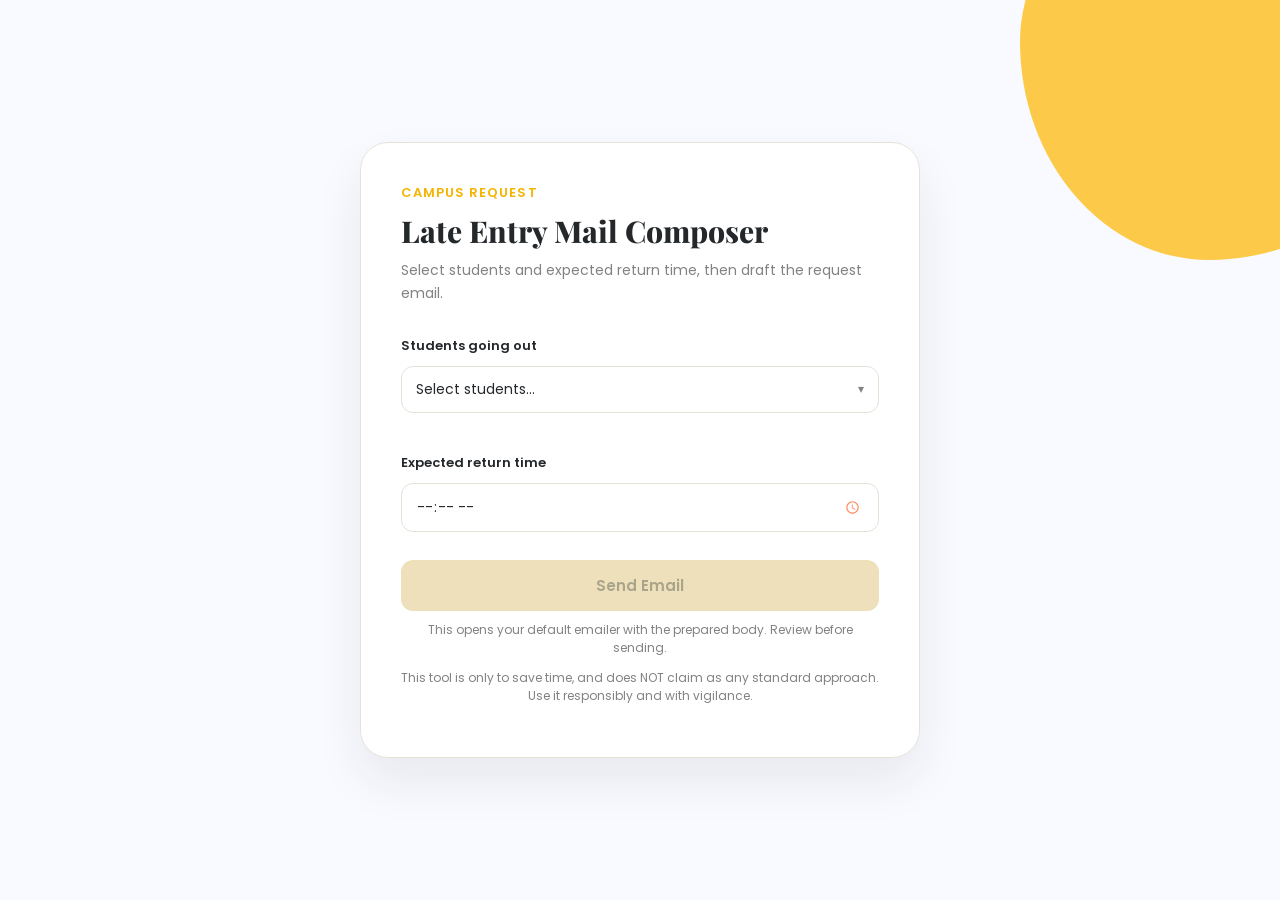
==== index.html @ 7bee7169 "full functional tool ready" ====
<!DOCTYPE html>
<html lang="en">

<head>
  <meta charset="UTF-8">
  <meta name="viewport" content="width=device-width, initial-scale=1.0">
  <title>Late Entry Mail Composer</title>
  <link rel="preconnect" href="https://fonts.googleapis.com">
  <link rel="preconnect" href="https://fonts.gstatic.com" crossorigin>
  <link
    href="https://fonts.googleapis.com/css2?family=Playfair+Display:wght@700;800&family=Poppins:wght@400;500;600&display=swap"
    rel="stylesheet">
  <link rel="stylesheet" href="index.css">
</head>

<body>

  <div class="blob"></div>

  <div class="card">
    <p class="eyebrow">Campus Request</p>
    <h1>Late Entry Mail Composer</h1>
    <p class="subtitle">Select students and expected return time, then draft the request email.</p>

    <div class="field">
      <label class="section-label">Students going out</label>
      <div class="multiselect" id="multiselect">
        <button type="button" class="multiselect-toggle" id="multiselectToggle">
          <span id="multiselectSummary">Select students…</span>
          <span class="arrow">▾</span>
        </button>
        <div class="multiselect-panel">
          <div class="multiselect-search">
            <input type="text" id="studentSearch" placeholder="Search by name or roll number">
          </div>
          <div class="multiselect-actions">
            <button type="button" id="selectAllBtn">Select all</button>
            <button type="button" id="clearAllBtn">Clear</button>
          </div>
          <div class="multiselect-list" id="studentList"></div>
        </div>
      </div>
      <div class="selected-chips" id="selectedChips"></div>
    </div>

    <div class="field">
      <label class="section-label" for="timeInput">Expected return time</label>
      <input type="time" id="timeInput" step="900">
    </div>

    <button type="button" class="send-btn" id="sendBtn" disabled>Send Email</button>
    <p class="hint">This opens your default emailer with the prepared body. Review before sending.</p>
    <p class="hint">This tool is only to save time, and does NOT claim as any standard
      approach. Use it responsibly and with vigilance.</p>
  </div>

  <script src="index.js"></script>

</body>

</html>
---- index.css ----
:root {
  --bg: #f9faff;
  --card: #ffffff;
  --border: #e5e2d8;
  --ink: #25282b;
  --muted: #828282;
  --accent: #fdc435;
  --accent-hover: #f5b400;
  --accent-tint: #fff3d6;
  --font-display: "Playfair Display", Georgia, serif;
  --font-body: "Poppins", -apple-system, BlinkMacSystemFont, "Segoe UI", sans-serif;
}

* {
  box-sizing: border-box;
}

body {
  margin: 0;
  min-height: 100vh;
  font-family: var(--font-body);
  background: var(--bg);
  color: var(--ink);
  display: flex;
  justify-content: center;
  align-items: center;
  padding: 56px 16px;
  position: relative;
  overflow-x: hidden;
}

.blob {
  position: fixed;
  top: -160px;
  right: -160px;
  width: 420px;
  height: 420px;
  background: var(--accent);
  border-radius: 62% 38% 55% 45% / 48% 45% 55% 52%;
  z-index: -1;
  opacity: 0.9;
}

.card {
  background: var(--card);
  border: 1px solid var(--border);
  border-radius: 28px;
  padding: 40px;
  width: 100%;
  max-width: 560px;
  box-shadow: 0 24px 48px rgba(37, 40, 43, 0.08);
  position: relative;
}

.eyebrow {
  color: var(--accent-hover);
  font-size: 13px;
  font-weight: 600;
  letter-spacing: 0.08em;
  text-transform: uppercase;
  margin: 0 0 10px;
}

h1 {
  font-family: var(--font-display);
  font-weight: 800;
  font-size: 30px;
  line-height: 1.2;
  margin: 0 0 10px;
  color: var(--ink);
}

.subtitle {
  color: var(--muted);
  font-size: 14px;
  margin: 0 0 32px;
  line-height: 1.6;
}

label.section-label {
  display: block;
  font-size: 13px;
  font-weight: 600;
  margin-bottom: 10px;
  color: var(--ink);
}

.field {
  margin-bottom: 28px;
}

/* Multi-select dropdown */
.multiselect {
  position: relative;
}

.multiselect-toggle {
  width: 100%;
  text-align: left;
  padding: 12px 14px;
  border: 1.5px solid var(--border);
  border-radius: 12px;
  background: #fff;
  font-family: var(--font-body);
  font-size: 14px;
  cursor: pointer;
  display: flex;
  justify-content: space-between;
  align-items: center;
  color: var(--ink);
  transition: border-color 0.15s ease;
}

.multiselect-toggle:hover {
  border-color: var(--accent);
}

.multiselect.open .multiselect-toggle {
  border-color: var(--accent);
}

.multiselect-toggle .arrow {
  color: var(--muted);
  font-size: 12px;
}

.multiselect-panel {
  display: none;
  position: absolute;
  top: calc(100% + 6px);
  left: 0;
  right: 0;
  background: #fff;
  border: 1px solid var(--border);
  border-radius: 14px;
  box-shadow: 0 16px 32px rgba(37, 40, 43, 0.14);
  z-index: 10;
  max-height: 320px;
  flex-direction: column;
}

.multiselect.open .multiselect-panel {
  display: flex;
}

.multiselect-search {
  padding: 10px;
  border-bottom: 1px solid var(--border);
}

.multiselect-search input {
  width: 100%;
  padding: 8px 10px;
  border: 1.5px solid var(--border);
  border-radius: 8px;
  font-family: var(--font-body);
  font-size: 13px;
}

.multiselect-search input:focus {
  outline: none;
  border-color: var(--accent);
}

.multiselect-actions {
  display: flex;
  gap: 8px;
  padding: 8px 12px;
  border-bottom: 1px solid var(--border);
}

.multiselect-actions button {
  background: none;
  border: none;
  color: var(--accent-hover);
  font-family: var(--font-body);
  font-weight: 600;
  font-size: 12px;
  cursor: pointer;
  padding: 2px 4px;
}

.multiselect-actions button:hover {
  text-decoration: underline;
}

.multiselect-list {
  overflow-y: auto;
  padding: 4px 0;
}

.multiselect-item {
  display: flex;
  align-items: center;
  gap: 8px;
  padding: 8px 14px;
  font-size: 14px;
  cursor: pointer;
}

.multiselect-item:hover {
  background: var(--accent-tint);
}

.multiselect-item input {
  cursor: pointer;
  accent-color: var(--accent);
}

.multiselect-item .roll {
  color: var(--muted);
  font-size: 12px;
  margin-left: auto;
}

.multiselect-empty {
  padding: 14px;
  color: var(--muted);
  font-size: 13px;
  text-align: center;
}

.selected-chips {
  display: flex;
  flex-wrap: wrap;
  gap: 6px;
  margin-top: 12px;
}

.chip {
  display: flex;
  align-items: center;
  gap: 6px;
  padding: 5px 6px 5px 12px;
  background: var(--accent-tint);
  border: 1px solid #f5e2ad;
  border-radius: 999px;
  font-size: 13px;
  font-weight: 500;
  color: var(--ink);
}

.chip .chip-remove {
  display: flex;
  align-items: center;
  justify-content: center;
  width: 18px;
  height: 18px;
  border: none;
  border-radius: 50%;
  background: none;
  color: var(--ink);
  font-size: 14px;
  line-height: 1;
  cursor: pointer;
  padding: 0;
}

.chip .chip-remove:hover {
  background: var(--accent);
}

/* Time picker */
input[type="time"] {
  width: 100%;
  padding: 12px 14px;
  border: 1.5px solid var(--border);
  border-radius: 12px;
  background: #fff;
  font-family: var(--font-body);
  font-size: 14px;
  color: var(--ink);
  cursor: pointer;
  transition: border-color 0.15s ease;
}

input[type="time"]:hover,
input[type="time"]:focus {
  outline: none;
  border-color: var(--accent);
}

input[type="time"]::-webkit-calendar-picker-indicator {
  cursor: pointer;
  border-radius: 6px;
  padding: 4px;
  filter: invert(0.6) sepia(1) saturate(4) hue-rotate(320deg);
}

input[type="time"]::-webkit-calendar-picker-indicator:hover {
  background: var(--accent-tint);
}

button.send-btn {
  width: 100%;
  padding: 14px;
  background: var(--accent);
  color: var(--ink);
  border: none;
  border-radius: 12px;
  font-family: var(--font-body);
  font-size: 15px;
  font-weight: 600;
  cursor: pointer;
  transition: background 0.15s ease;
}

button.send-btn:hover {
  background: var(--accent-hover);
}

button.send-btn:disabled {
  background: #eee0bb;
  color: #a9a48a;
  cursor: not-allowed;
}

.hint {
  font-size: 12px;
  color: var(--muted);
  margin-top: 10px;
  text-align: center;
}
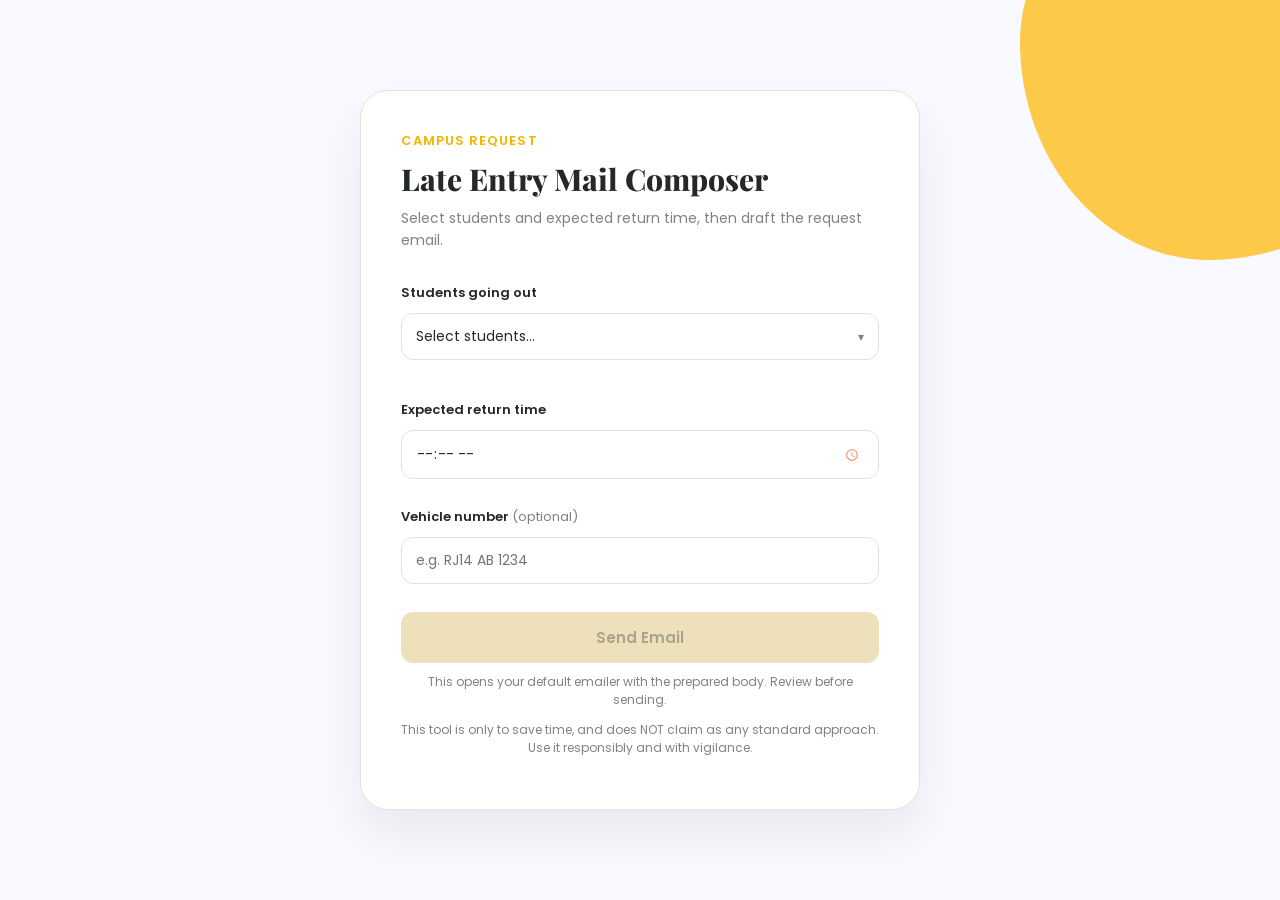
==== commit 8fc945bb: "vehicle number field added" ====
--- a/index.html
+++ b/index.html
@@ -5,6 +5,8 @@
   <meta charset="UTF-8">
   <meta name="viewport" content="width=device-width, initial-scale=1.0">
   <title>Late Entry Mail Composer</title>
+  <link rel="icon" type="image/svg+xml"
+    href="data:image/svg+xml,%3Csvg xmlns='http://www.w3.org/2000/svg' viewBox='0 0 100 100'%3E%3Ccircle cx='50' cy='50' r='45' fill='%23fdc435'/%3E%3C/svg%3E">
   <link rel="preconnect" href="https://fonts.googleapis.com">
   <link rel="preconnect" href="https://fonts.gstatic.com" crossorigin>
   <link
@@ -48,6 +50,11 @@
       <input type="time" id="timeInput" step="900">
     </div>
 
+    <div class="field">
+      <label class="section-label" for="vehicleInput">Vehicle number <span class="optional">(optional)</span></label>
+      <input type="text" id="vehicleInput" placeholder="e.g. RJ14 AB 1234">
+    </div>
+
     <button type="button" class="send-btn" id="sendBtn" disabled>Send Email</button>
     <p class="hint">This opens your default emailer with the prepared body. Review before sending.</p>
     <p class="hint">This tool is only to save time, and does NOT claim as any standard
--- a/index.css
+++ b/index.css
@@ -85,8 +85,33 @@
   color: var(--ink);
 }
 
+label.section-label .optional {
+  font-weight: 400;
+  color: var(--muted);
+  text-transform: none;
+  letter-spacing: normal;
+}
+
 .field {
   margin-bottom: 28px;
+}
+
+input[type="text"] {
+  width: 100%;
+  padding: 12px 14px;
+  border: 1.5px solid var(--border);
+  border-radius: 12px;
+  background: #fff;
+  font-family: var(--font-body);
+  font-size: 14px;
+  color: var(--ink);
+  transition: border-color 0.15s ease;
+}
+
+input[type="text"]:hover,
+input[type="text"]:focus {
+  outline: none;
+  border-color: var(--accent);
 }
 
 /* Multi-select dropdown */
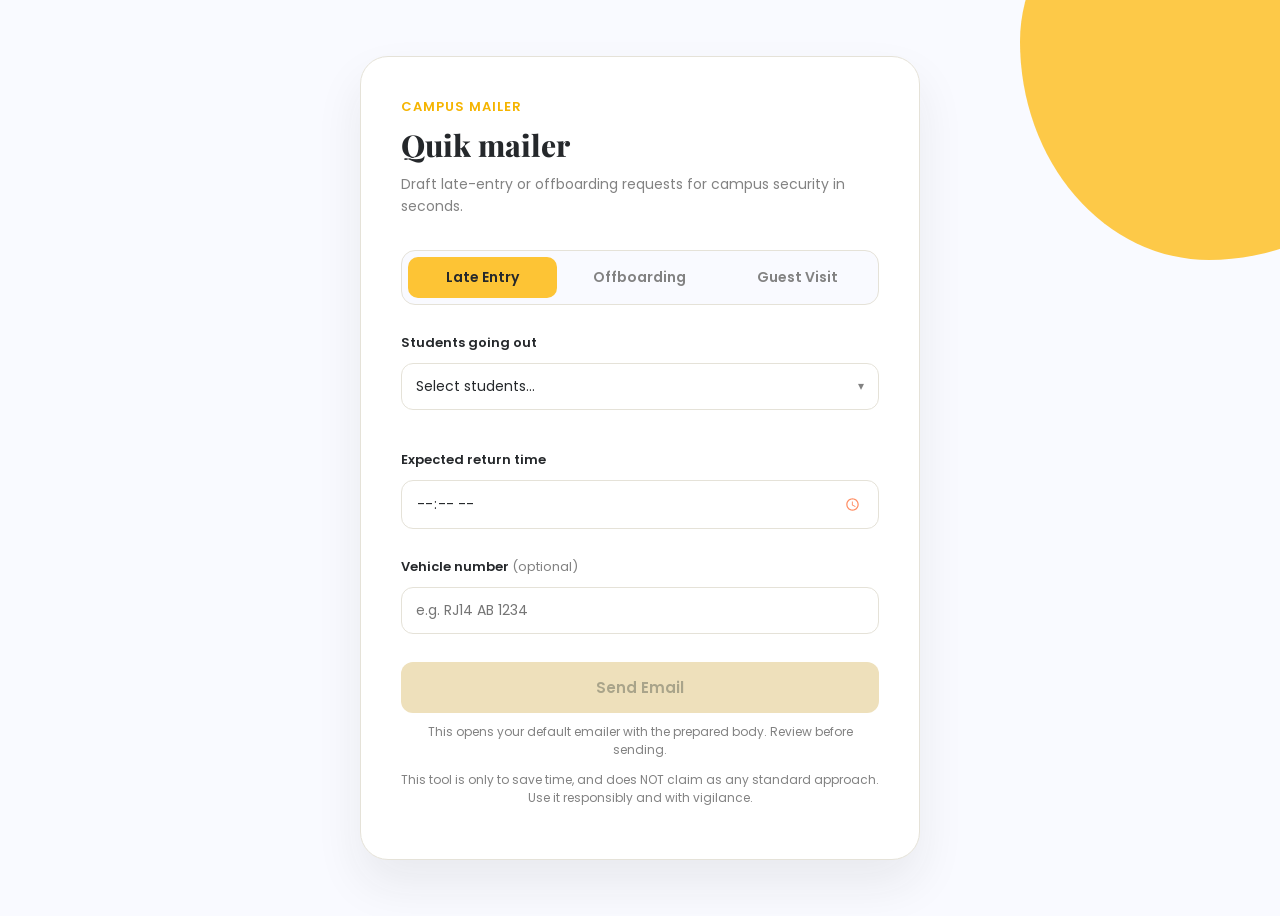
==== commit 772a62c4: "added 2 new email templates" ====
--- a/index.html
+++ b/index.html
@@ -4,7 +4,7 @@
 <head>
   <meta charset="UTF-8">
   <meta name="viewport" content="width=device-width, initial-scale=1.0">
-  <title>Late Entry Mail Composer</title>
+  <title>Quik mailer</title>
   <link rel="icon" type="image/svg+xml"
     href="data:image/svg+xml,%3Csvg xmlns='http://www.w3.org/2000/svg' viewBox='0 0 100 100'%3E%3Ccircle cx='50' cy='50' r='45' fill='%23fdc435'/%3E%3C/svg%3E">
   <link rel="preconnect" href="https://fonts.googleapis.com">
@@ -20,39 +20,82 @@
   <div class="blob"></div>
 
   <div class="card">
-    <p class="eyebrow">Campus Request</p>
-    <h1>Late Entry Mail Composer</h1>
-    <p class="subtitle">Select students and expected return time, then draft the request email.</p>
+    <p class="eyebrow">Campus Mailer</p>
+    <h1>Quik mailer</h1>
+    <p class="subtitle">Draft late-entry or offboarding requests for campus security in seconds.</p>
 
-    <div class="field">
-      <label class="section-label">Students going out</label>
-      <div class="multiselect" id="multiselect">
-        <button type="button" class="multiselect-toggle" id="multiselectToggle">
-          <span id="multiselectSummary">Select students…</span>
-          <span class="arrow">▾</span>
-        </button>
-        <div class="multiselect-panel">
-          <div class="multiselect-search">
-            <input type="text" id="studentSearch" placeholder="Search by name or roll number">
-          </div>
-          <div class="multiselect-actions">
-            <button type="button" id="selectAllBtn">Select all</button>
-            <button type="button" id="clearAllBtn">Clear</button>
-          </div>
-          <div class="multiselect-list" id="studentList"></div>
-        </div>
-      </div>
-      <div class="selected-chips" id="selectedChips"></div>
+    <div class="tabs" id="mailTabs">
+      <button type="button" class="tab active" data-mode="lateEntry">Late Entry</button>
+      <button type="button" class="tab" data-mode="offboarding">Offboarding</button>
+      <button type="button" class="tab" data-mode="guestVisit">Guest Visit</button>
     </div>
 
-    <div class="field">
-      <label class="section-label" for="timeInput">Expected return time</label>
-      <input type="time" id="timeInput" step="900">
+    <div id="lateEntryForm" class="mail-form">
+      <div class="field">
+        <label class="section-label">Students going out</label>
+        <div class="multiselect" id="multiselect">
+          <button type="button" class="multiselect-toggle" id="multiselectToggle">
+            <span id="multiselectSummary">Select students…</span>
+            <span class="arrow">▾</span>
+          </button>
+          <div class="multiselect-panel">
+            <div class="multiselect-search">
+              <input type="text" id="studentSearch" placeholder="Search by name or roll number">
+            </div>
+            <div class="multiselect-actions">
+              <button type="button" id="selectAllBtn">Select all</button>
+              <button type="button" id="clearAllBtn">Clear</button>
+            </div>
+            <div class="multiselect-list" id="studentList"></div>
+          </div>
+        </div>
+        <div class="selected-chips" id="selectedChips"></div>
+      </div>
+
+      <div class="field">
+        <label class="section-label" for="timeInput">Expected return time</label>
+        <input type="time" id="timeInput" step="900">
+      </div>
+
+      <div class="field">
+        <label class="section-label" for="vehicleInput">Vehicle number <span class="optional">(optional)</span></label>
+        <input type="text" id="vehicleInput" placeholder="e.g. RJ14 AB 1234">
+      </div>
     </div>
 
-    <div class="field">
-      <label class="section-label" for="vehicleInput">Vehicle number <span class="optional">(optional)</span></label>
-      <input type="text" id="vehicleInput" placeholder="e.g. RJ14 AB 1234">
+    <div id="offboardingForm" class="mail-form" hidden>
+      <div class="field">
+        <label class="section-label" for="leaveInput">Leave campus</label>
+        <input type="datetime-local" id="leaveInput">
+      </div>
+
+      <div class="field">
+        <label class="section-label" for="returnInput">Return campus</label>
+        <input type="datetime-local" id="returnInput">
+      </div>
+    </div>
+
+    <div id="guestVisitForm" class="mail-form" hidden>
+      <div class="field">
+        <label class="section-label" for="visitDateInput">Visit date</label>
+        <input type="date" id="visitDateInput">
+      </div>
+
+      <div class="field">
+        <label class="section-label" for="visitStartInput">Arrival time</label>
+        <input type="time" id="visitStartInput" step="900">
+      </div>
+
+      <div class="field">
+        <label class="section-label" for="visitEndInput">Departure time</label>
+        <input type="time" id="visitEndInput" step="900">
+      </div>
+
+      <div class="field">
+        <label class="section-label">Guests</label>
+        <div class="guest-list" id="guestRows"></div>
+        <button type="button" class="add-guest-btn" id="addGuestBtn">+ Add guest</button>
+      </div>
     </div>
 
     <button type="button" class="send-btn" id="sendBtn" disabled>Send Email</button>
--- a/index.css
+++ b/index.css
@@ -75,6 +75,39 @@
   font-size: 14px;
   margin: 0 0 32px;
   line-height: 1.6;
+}
+
+.tabs {
+  display: flex;
+  gap: 8px;
+  background: var(--bg);
+  border: 1px solid var(--border);
+  border-radius: 14px;
+  padding: 6px;
+  margin-bottom: 28px;
+}
+
+.tab {
+  flex: 1;
+  padding: 10px 14px;
+  border: none;
+  border-radius: 10px;
+  background: transparent;
+  font-family: var(--font-body);
+  font-size: 14px;
+  font-weight: 600;
+  color: var(--muted);
+  cursor: pointer;
+  transition: background 0.15s ease, color 0.15s ease;
+}
+
+.tab:hover {
+  color: var(--ink);
+}
+
+.tab.active {
+  background: var(--accent);
+  color: var(--ink);
 }
 
 label.section-label {
@@ -285,9 +318,15 @@
   background: var(--accent);
 }
 
-/* Time picker */
-input[type="time"] {
-  width: 100%;
+/* Time / date / date-time pickers */
+input[type="time"],
+input[type="date"],
+input[type="datetime-local"] {
+  display: block;
+  width: 100%;
+  max-width: 100%;
+  min-width: 0;
+  box-sizing: border-box;
   padding: 12px 14px;
   border: 1.5px solid var(--border);
   border-radius: 12px;
@@ -300,20 +339,85 @@
 }
 
 input[type="time"]:hover,
-input[type="time"]:focus {
+input[type="time"]:focus,
+input[type="date"]:hover,
+input[type="date"]:focus,
+input[type="datetime-local"]:hover,
+input[type="datetime-local"]:focus {
   outline: none;
   border-color: var(--accent);
 }
 
-input[type="time"]::-webkit-calendar-picker-indicator {
+input[type="time"]::-webkit-calendar-picker-indicator,
+input[type="date"]::-webkit-calendar-picker-indicator,
+input[type="datetime-local"]::-webkit-calendar-picker-indicator {
   cursor: pointer;
   border-radius: 6px;
   padding: 4px;
   filter: invert(0.6) sepia(1) saturate(4) hue-rotate(320deg);
 }
 
-input[type="time"]::-webkit-calendar-picker-indicator:hover {
+input[type="time"]::-webkit-calendar-picker-indicator:hover,
+input[type="date"]::-webkit-calendar-picker-indicator:hover,
+input[type="datetime-local"]::-webkit-calendar-picker-indicator:hover {
   background: var(--accent-tint);
+}
+
+/* Guest list */
+.guest-list {
+  display: flex;
+  flex-direction: column;
+  gap: 10px;
+  margin-bottom: 12px;
+}
+
+.guest-row {
+  display: flex;
+  gap: 8px;
+}
+
+.guest-row .guest-name {
+  flex: 2;
+}
+
+.guest-row .guest-phone {
+  flex: 1;
+}
+
+.guest-remove {
+  flex: 0 0 auto;
+  width: 40px;
+  border: 1.5px solid var(--border);
+  border-radius: 12px;
+  background: #fff;
+  color: var(--muted);
+  font-size: 16px;
+  cursor: pointer;
+  transition: border-color 0.15s ease, color 0.15s ease;
+}
+
+.guest-remove:hover {
+  border-color: var(--accent);
+  color: var(--ink);
+}
+
+.add-guest-btn {
+  width: 100%;
+  padding: 10px;
+  border: 1.5px dashed var(--border);
+  border-radius: 12px;
+  background: none;
+  font-family: var(--font-body);
+  font-size: 13px;
+  font-weight: 600;
+  color: var(--muted);
+  cursor: pointer;
+  transition: border-color 0.15s ease, color 0.15s ease;
+}
+
+.add-guest-btn:hover {
+  border-color: var(--accent);
+  color: var(--ink);
 }
 
 button.send-btn {
